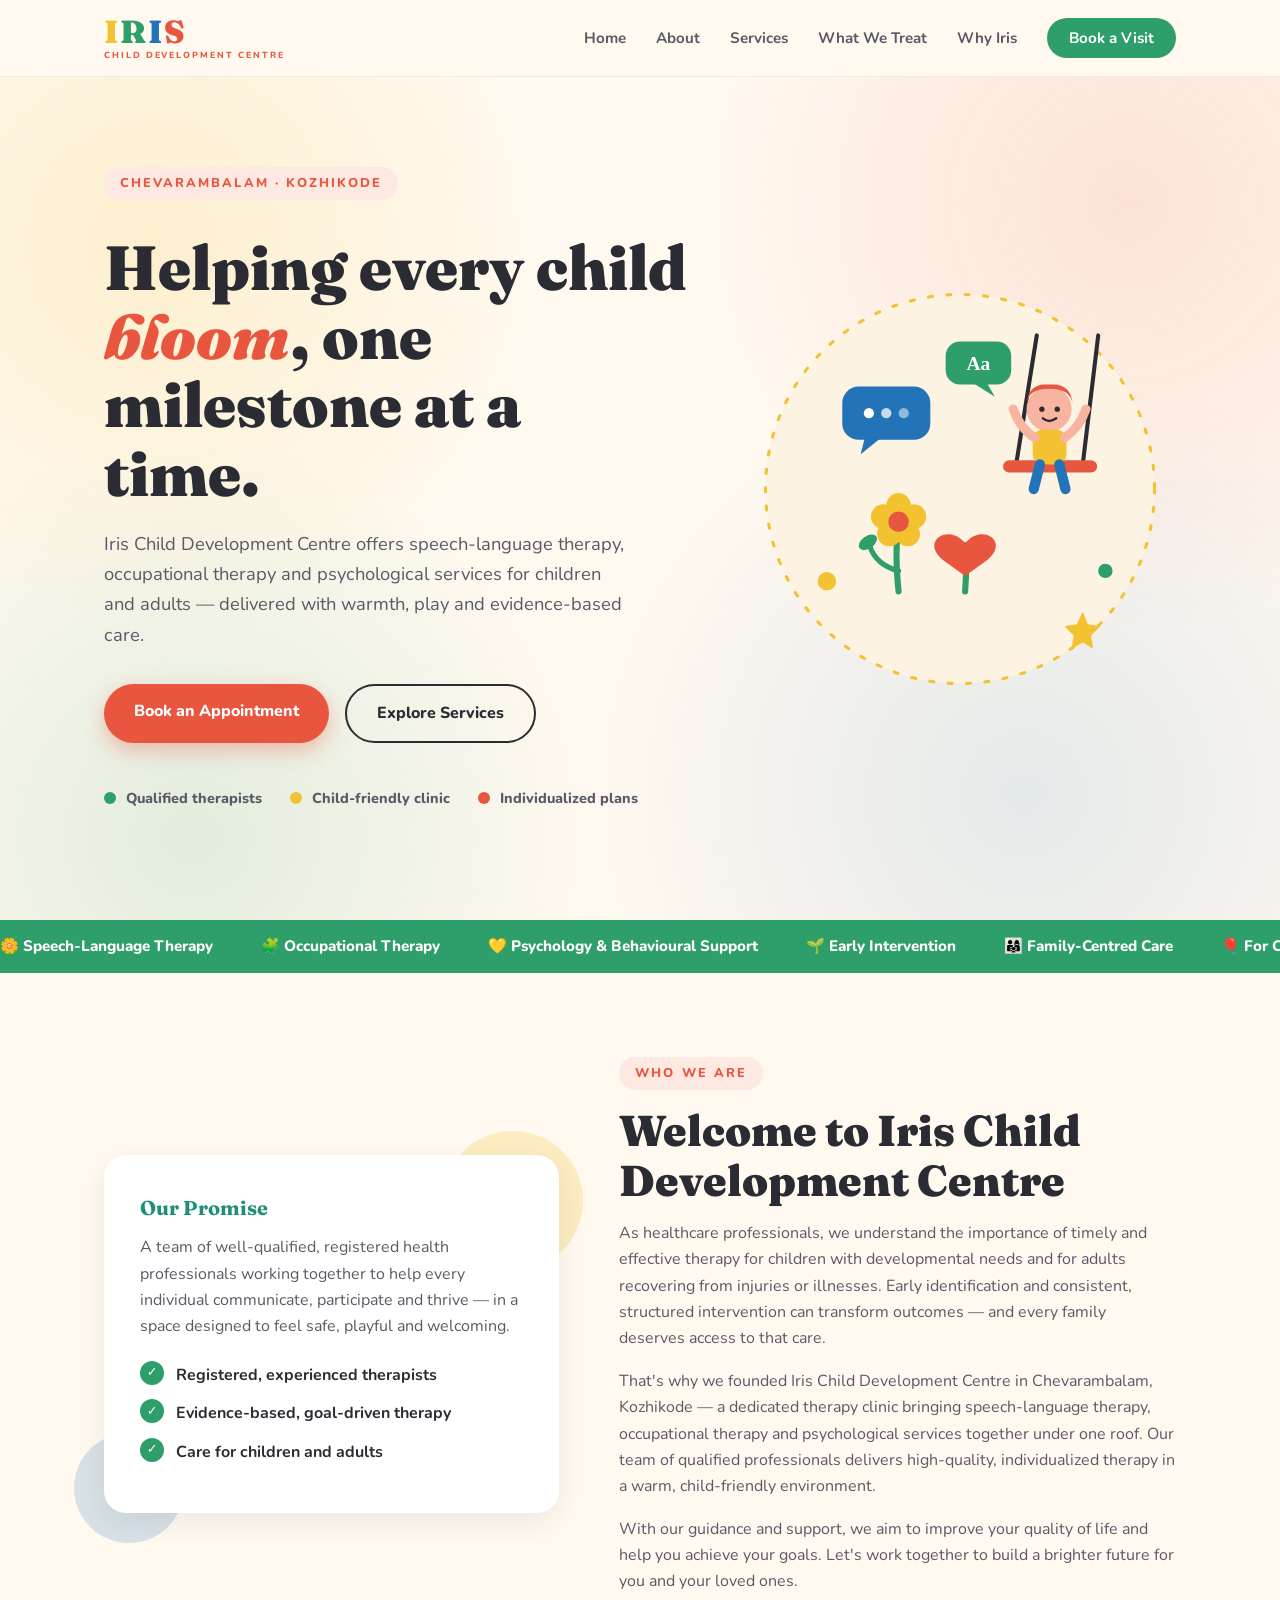
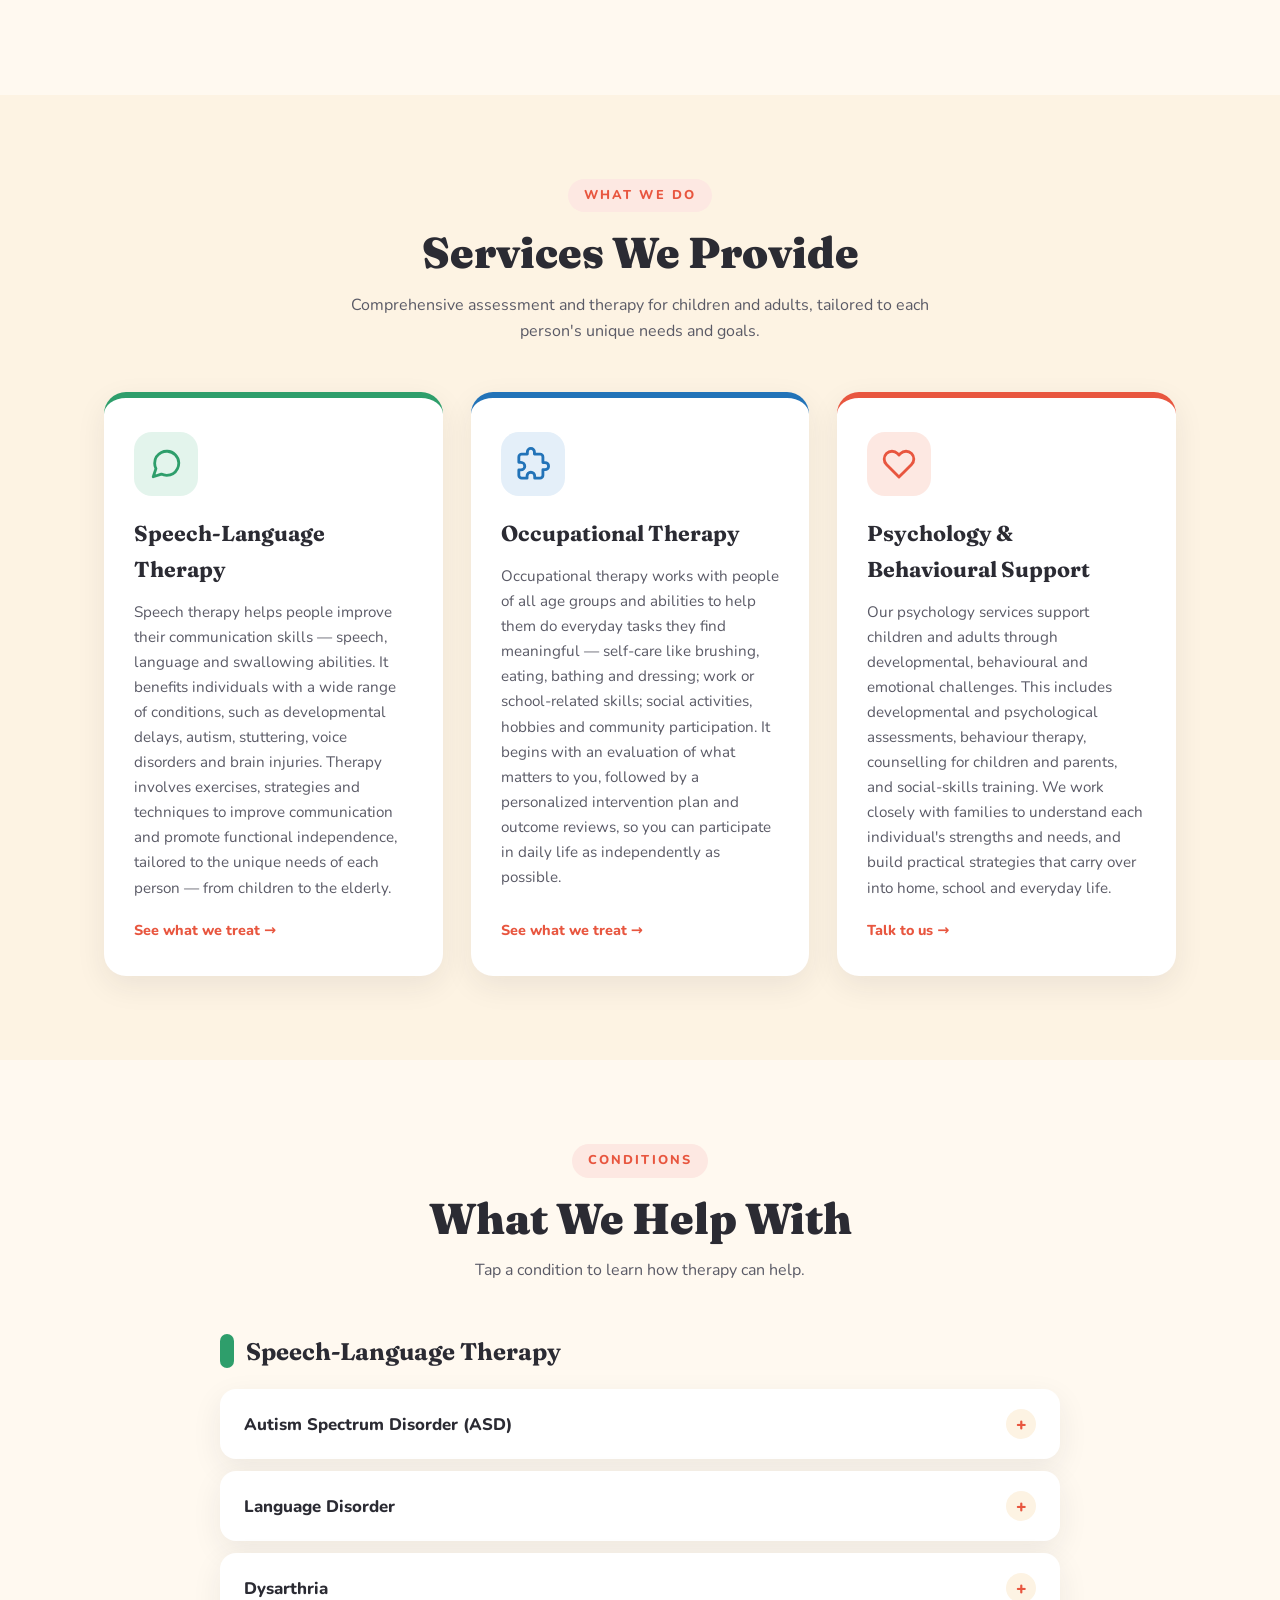
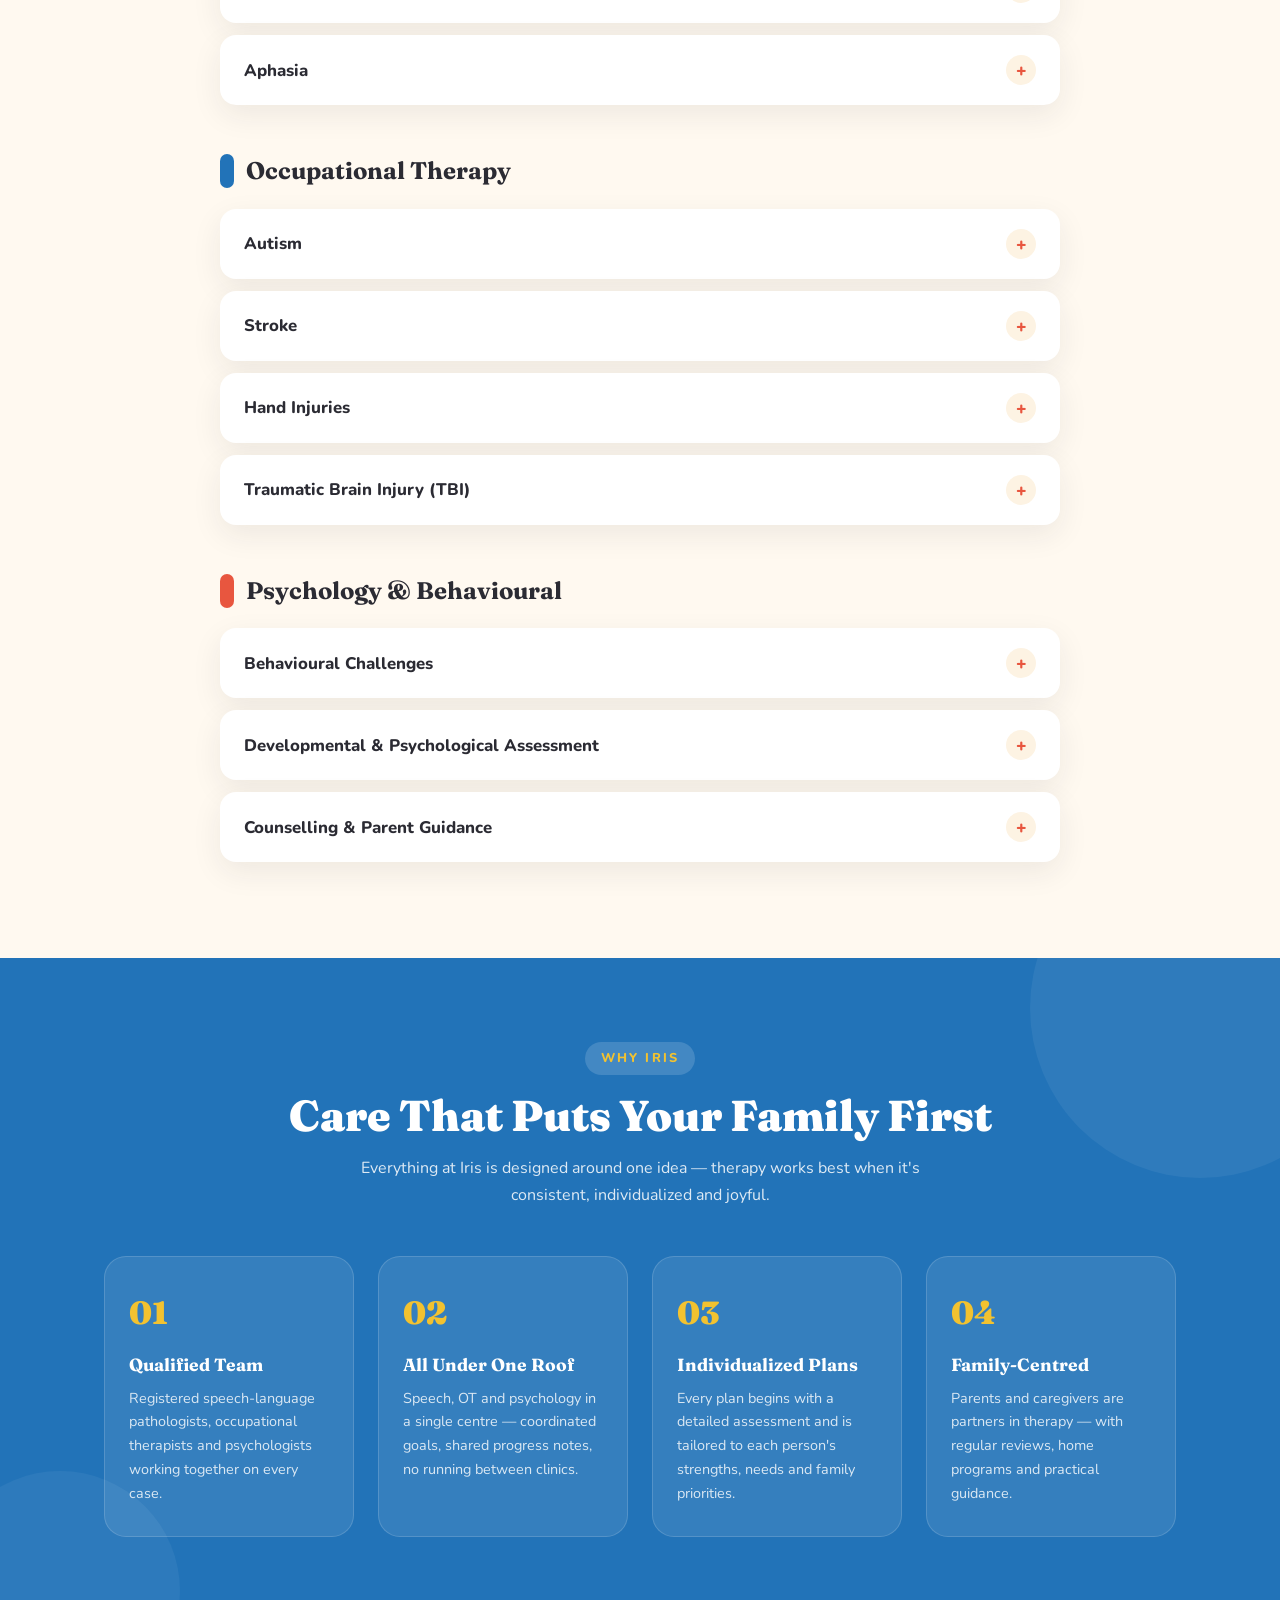
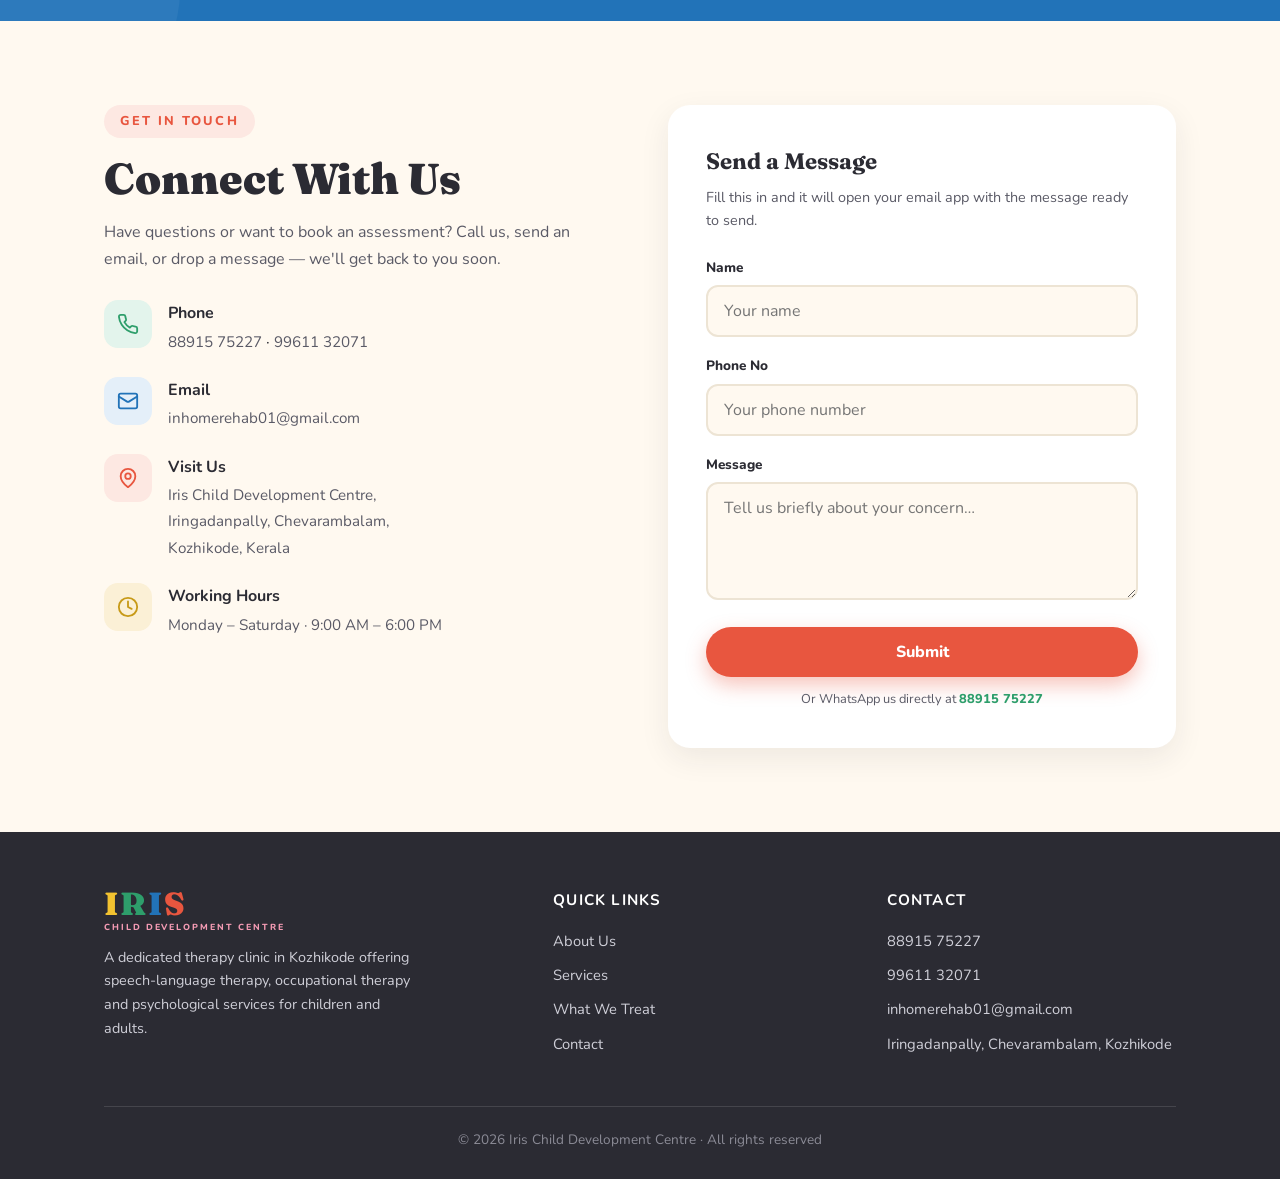
==== iris-cdc/index.html @ 16f6cced "Create index.html" ====
<!DOCTYPE html>
<html lang="en">
<head>
<meta charset="UTF-8">
<meta name="viewport" content="width=device-width, initial-scale=1.0">
<title>Iris Child Development Centre — Speech, Occupational &amp; Psychological Therapy | Kozhikode</title>
<meta name="description" content="Iris Child Development Centre, Chevarambalam, Kozhikode — speech-language therapy, occupational therapy and psychological services for children and adults.">
<link rel="preconnect" href="https://fonts.googleapis.com">
<link rel="preconnect" href="https://fonts.gstatic.com" crossorigin>
<link href="https://fonts.googleapis.com/css2?family=Fraunces:opsz,wght@9..144,400;9..144,600;9..144,700;9..144,900&amp;family=Nunito:wght@400;600;700;800&amp;display=swap" rel="stylesheet">
<style>
:root{
  --yellow:#F2C230;
  --green:#2E9E6B;
  --teal:#1E8E77;
  --blue:#2273B8;
  --coral:#E8563F;
  --pink:#F49BB4;
  --cream:#FFF9F0;
  --cream-2:#FDF3E3;
  --ink:#2B2B33;
  --ink-soft:#5A5A66;
  --radius:22px;
  --shadow:0 10px 30px rgba(43,43,51,.08);
  --serif:"Fraunces",Georgia,serif;
  --sans:"Nunito",system-ui,sans-serif;
}
*{margin:0;padding:0;box-sizing:border-box}
html{scroll-behavior:smooth}
body{font-family:var(--sans);color:var(--ink);background:var(--cream);line-height:1.65;overflow-x:hidden}
img{max-width:100%}
a{color:inherit;text-decoration:none}
h1,h2,h3{font-family:var(--serif)}
.wrap{max-width:1120px;margin:0 auto;padding:0 24px}
section{padding:84px 0}
.eyebrow{display:inline-block;font-weight:800;font-size:.8rem;letter-spacing:.16em;text-transform:uppercase;color:var(--coral);background:#FDE8E2;padding:6px 16px;border-radius:999px;margin-bottom:16px}
.sec-title{font-size:clamp(1.9rem,4vw,2.7rem);font-weight:900;line-height:1.15;margin-bottom:14px}
.sec-sub{color:var(--ink-soft);max-width:640px;margin:0 auto 48px}
.center{text-align:center}
.btn{display:inline-block;font-weight:800;font-family:var(--sans);border-radius:999px;padding:14px 30px;transition:.25s;border:none;cursor:pointer;font-size:1rem}
.btn-coral{background:var(--coral);color:#fff;box-shadow:0 8px 20px rgba(232,86,63,.35)}
.btn-coral:hover{background:#d3462f;transform:translateY(-2px)}
.btn-ghost{border:2px solid var(--ink);color:var(--ink)}
.btn-ghost:hover{background:var(--ink);color:#fff}

/* ---------- header ---------- */
header{position:sticky;top:0;z-index:100;background:rgba(255,249,240,.92);backdrop-filter:blur(10px);border-bottom:1px solid rgba(43,43,51,.07)}
.nav{display:flex;align-items:center;justify-content:space-between;height:76px}
.logo{display:flex;flex-direction:column;line-height:1}
.logo .word{font-family:var(--serif);font-weight:900;font-size:2rem;letter-spacing:.04em}
.logo .word .l1{color:var(--yellow)}
.logo .word .l2{color:var(--green)}
.logo .word .l3{color:var(--blue)}
.logo .word .l4{color:var(--coral)}
.logo .tag{font-size:.55rem;font-weight:800;letter-spacing:.22em;color:var(--coral);text-transform:uppercase;margin-top:3px}
nav ul{display:flex;gap:30px;list-style:none;align-items:center}
nav a{font-weight:700;font-size:.95rem;color:var(--ink-soft);position:relative}
nav a:hover{color:var(--coral)}
nav a::after{content:"";position:absolute;left:0;bottom:-6px;width:0;height:3px;border-radius:3px;background:var(--coral);transition:.25s}
nav a:hover::after{width:100%}
.nav-cta{background:var(--green);color:#fff!important;padding:10px 22px;border-radius:999px}
.nav-cta:hover{background:var(--teal)}
.nav-cta::after{display:none}
.burger{display:none;background:none;border:none;cursor:pointer;padding:8px}
.burger span{display:block;width:26px;height:3px;background:var(--ink);margin:5px 0;border-radius:3px;transition:.3s}

/* ---------- hero ---------- */
.hero{position:relative;padding:90px 0 110px;overflow:hidden;background:
 radial-gradient(circle at 12% 20%, rgba(242,194,48,.18), transparent 30%),
 radial-gradient(circle at 88% 15%, rgba(232,86,63,.14), transparent 32%),
 radial-gradient(circle at 80% 85%, rgba(34,115,184,.12), transparent 35%),
 radial-gradient(circle at 15% 90%, rgba(46,158,107,.14), transparent 30%),
 var(--cream)}
.hero .wrap{display:grid;grid-template-columns:1.15fr .85fr;gap:56px;align-items:center}
.hero h1{font-size:clamp(2.4rem,5.4vw,3.9rem);font-weight:900;line-height:1.1;margin:18px 0 20px}
.hero h1 .hl{color:var(--coral);font-style:italic}
.hero p.lead{font-size:1.15rem;color:var(--ink-soft);max-width:520px;margin-bottom:34px}
.hero-btns{display:flex;gap:16px;flex-wrap:wrap}
.hero-art{position:relative;display:flex;justify-content:center}
.hero-art svg{width:100%;max-width:430px;height:auto}
.float{animation:float 5s ease-in-out infinite}
.float.d1{animation-delay:1.2s}.float.d2{animation-delay:2.4s}
@keyframes float{0%,100%{transform:translateY(0)}50%{transform:translateY(-12px)}}
.hero-badges{display:flex;gap:28px;margin-top:44px;flex-wrap:wrap}
.badge{display:flex;align-items:center;gap:10px;font-weight:800;font-size:.9rem;color:var(--ink-soft)}
.badge .dot{width:12px;height:12px;border-radius:50%}

/* ---------- marquee strip ---------- */
.strip{background:var(--green);color:#fff;padding:14px 0;overflow:hidden}
.strip-inner{display:flex;gap:48px;white-space:nowrap;font-weight:800;font-size:.95rem;animation:scroll 28s linear infinite;width:max-content}
.strip-inner span{display:flex;align-items:center;gap:12px}
@keyframes scroll{from{transform:translateX(0)}to{transform:translateX(-50%)}}

/* ---------- about ---------- */
.about .wrap{display:grid;grid-template-columns:.9fr 1.1fr;gap:60px;align-items:center}
.about-art{position:relative}
.about-card{background:#fff;border-radius:var(--radius);box-shadow:var(--shadow);padding:36px;position:relative;z-index:2}
.about-card h3{font-size:1.25rem;margin-bottom:10px;color:var(--teal)}
.about-blob{position:absolute;inset:-24px -24px auto auto;width:140px;height:140px;border-radius:50%;background:var(--yellow);opacity:.25;z-index:1}
.about-blob.b2{inset:auto auto -30px -30px;background:var(--blue);width:110px;height:110px;opacity:.18}
.about p{color:var(--ink-soft);margin-bottom:16px}
.check-list{list-style:none;margin:22px 0 30px}
.check-list li{padding-left:36px;position:relative;margin-bottom:12px;font-weight:700}
.check-list li::before{content:"✓";position:absolute;left:0;top:-1px;width:24px;height:24px;border-radius:50%;background:var(--green);color:#fff;font-size:.8rem;display:flex;align-items:center;justify-content:center;font-weight:900}

/* ---------- services ---------- */
.services{background:var(--cream-2)}
.svc-grid{display:grid;grid-template-columns:repeat(3,1fr);gap:28px}
.svc{background:#fff;border-radius:var(--radius);box-shadow:var(--shadow);padding:34px 30px;display:flex;flex-direction:column;transition:.3s;border-top:6px solid transparent}
.svc:hover{transform:translateY(-8px)}
.svc.c-green{border-top-color:var(--green)}
.svc.c-blue{border-top-color:var(--blue)}
.svc.c-coral{border-top-color:var(--coral)}
.svc-icon{width:64px;height:64px;border-radius:18px;display:flex;align-items:center;justify-content:center;margin-bottom:20px}
.svc.c-green .svc-icon{background:#E3F4EC}
.svc.c-blue .svc-icon{background:#E4EFF9}
.svc.c-coral .svc-icon{background:#FDE8E2}
.svc h3{font-size:1.35rem;margin-bottom:12px}
.svc p{color:var(--ink-soft);font-size:.95rem;flex:1}
.svc-more{margin-top:18px;font-weight:800;font-size:.9rem;color:var(--coral)}

/* ---------- conditions accordions ---------- */
.conditions .acc-group{max-width:840px;margin:0 auto 46px}
.acc-group h3.group-title{font-size:1.5rem;margin-bottom:18px;display:flex;align-items:center;gap:12px}
.group-title .pill{width:14px;height:34px;border-radius:8px;display:inline-block}
.acc{background:#fff;border-radius:16px;box-shadow:var(--shadow);margin-bottom:12px;overflow:hidden}
.acc-head{width:100%;background:none;border:none;display:flex;justify-content:space-between;align-items:center;padding:20px 24px;cursor:pointer;font-family:var(--sans);font-weight:800;font-size:1.05rem;color:var(--ink);text-align:left}
.acc-head .plus{width:30px;height:30px;min-width:30px;border-radius:50%;background:var(--cream-2);display:flex;align-items:center;justify-content:center;font-weight:900;color:var(--coral);transition:.3s;font-size:1.1rem}
.acc.open .plus{transform:rotate(45deg);background:var(--coral);color:#fff}
.acc-body{max-height:0;overflow:hidden;transition:max-height .4s ease}
.acc-body p{padding:0 24px 22px;color:var(--ink-soft);font-size:.95rem}

/* ---------- why ---------- */
.why{background:var(--blue);color:#fff;position:relative;overflow:hidden}
.why::before{content:"";position:absolute;width:340px;height:340px;border-radius:50%;background:rgba(255,255,255,.06);top:-120px;right:-90px}
.why::after{content:"";position:absolute;width:240px;height:240px;border-radius:50%;background:rgba(255,255,255,.05);bottom:-90px;left:-60px}
.why .eyebrow{background:rgba(255,255,255,.15);color:var(--yellow)}
.why .sec-sub{color:rgba(255,255,255,.85)}
.why-grid{display:grid;grid-template-columns:repeat(4,1fr);gap:24px;position:relative;z-index:2}
.why-card{background:rgba(255,255,255,.09);border:1px solid rgba(255,255,255,.15);border-radius:var(--radius);padding:30px 24px;transition:.3s}
.why-card:hover{background:rgba(255,255,255,.16);transform:translateY(-6px)}
.why-card .num{font-family:var(--serif);font-weight:900;font-size:2rem;color:var(--yellow);display:block;margin-bottom:10px}
.why-card h3{font-size:1.1rem;margin-bottom:8px}
.why-card p{font-size:.9rem;color:rgba(255,255,255,.82)}

/* ---------- contact ---------- */
.contact .wrap{display:grid;grid-template-columns:1fr 1fr;gap:56px;align-items:start}
.c-info h2{margin-bottom:16px}
.c-info p{color:var(--ink-soft);margin-bottom:28px}
.c-item{display:flex;gap:16px;align-items:flex-start;margin-bottom:22px}
.c-item .ic{width:48px;height:48px;min-width:48px;border-radius:14px;display:flex;align-items:center;justify-content:center}
.c-item h4{font-size:1rem;margin-bottom:2px}
.c-item a,.c-item span.val{color:var(--ink-soft);font-size:.95rem}
.c-item a:hover{color:var(--coral)}
.form-card{background:#fff;border-radius:var(--radius);box-shadow:var(--shadow);padding:38px}
.form-card h3{font-size:1.4rem;margin-bottom:6px}
.form-card>p{color:var(--ink-soft);font-size:.9rem;margin-bottom:24px}
.field{margin-bottom:18px}
.field label{display:block;font-weight:800;font-size:.85rem;margin-bottom:6px}
.field input,.field textarea{width:100%;border:2px solid #EDE4D4;border-radius:12px;padding:13px 16px;font-family:var(--sans);font-size:1rem;background:var(--cream);transition:.2s;color:var(--ink)}
.field input:focus,.field textarea:focus{outline:none;border-color:var(--green);background:#fff}
.form-card .btn{width:100%}
.form-note{font-size:.8rem;color:var(--ink-soft);margin-top:12px;text-align:center}

/* ---------- footer ---------- */
footer{background:var(--ink);color:#CFCFD8;padding:56px 0 28px}
.f-grid{display:grid;grid-template-columns:1.4fr 1fr 1fr;gap:44px;margin-bottom:40px}
footer .logo .tag{color:var(--pink)}
footer p{font-size:.9rem;margin-top:14px;max-width:320px}
footer h4{color:#fff;font-family:var(--sans);font-size:.95rem;margin-bottom:16px;letter-spacing:.08em;text-transform:uppercase}
footer ul{list-style:none}
footer li{margin-bottom:10px;font-size:.92rem}
footer a:hover{color:var(--yellow)}
.f-bottom{border-top:1px solid rgba(255,255,255,.12);padding-top:22px;text-align:center;font-size:.85rem;color:#8B8B96}

/* ---------- reveal ---------- */
.reveal{opacity:0;transform:translateY(28px);transition:opacity .7s ease,transform .7s ease}
.reveal.show{opacity:1;transform:none}

/* ---------- responsive ---------- */
@media(max-width:920px){
  .hero .wrap,.about .wrap,.contact .wrap{grid-template-columns:1fr}
  .hero-art{order:-1}
  .hero-art svg{max-width:300px}
  .svc-grid{grid-template-columns:1fr}
  .why-grid{grid-template-columns:repeat(2,1fr)}
  .f-grid{grid-template-columns:1fr 1fr}
  nav ul{position:fixed;inset:76px 0 auto 0;background:var(--cream);flex-direction:column;padding:28px;gap:20px;box-shadow:0 20px 30px rgba(0,0,0,.08);transform:translateY(-140%);transition:.35s;z-index:99}
  nav ul.open{transform:none}
  .burger{display:block}
}
@media(max-width:560px){
  section{padding:60px 0}
  .why-grid,.f-grid{grid-template-columns:1fr}
  .hero{padding:56px 0 70px}
}
</style>
</head>
<body>

<header>
  <div class="wrap nav">
    <a href="#home" class="logo" aria-label="Iris Child Development Centre">
      <span class="word"><span class="l1">I</span><span class="l2">R</span><span class="l3">I</span><span class="l4">S</span></span>
      <span class="tag">Child Development Centre</span>
    </a>
    <nav>
      <ul id="menu">
        <li><a href="#home">Home</a></li>
        <li><a href="#about">About</a></li>
        <li><a href="#services">Services</a></li>
        <li><a href="#conditions">What We Treat</a></li>
        <li><a href="#why">Why Iris</a></li>
        <li><a href="#contact" class="nav-cta">Book a Visit</a></li>
      </ul>
    </nav>
    <button class="burger" id="burger" aria-label="Menu"><span></span><span></span><span></span></button>
  </div>
</header>

<!-- HERO -->
<section class="hero" id="home">
  <div class="wrap">
    <div>
      <span class="eyebrow">Chevarambalam · Kozhikode</span>
      <h1>Helping every child <span class="hl">bloom</span>, one milestone at a time.</h1>
      <p class="lead">Iris Child Development Centre offers speech-language therapy, occupational therapy and psychological services for children and adults — delivered with warmth, play and evidence-based care.</p>
      <div class="hero-btns">
        <a href="#contact" class="btn btn-coral">Book an Appointment</a>
        <a href="#services" class="btn btn-ghost">Explore Services</a>
      </div>
      <div class="hero-badges">
        <div class="badge"><span class="dot" style="background:var(--green)"></span>Qualified therapists</div>
        <div class="badge"><span class="dot" style="background:var(--yellow)"></span>Child-friendly clinic</div>
        <div class="badge"><span class="dot" style="background:var(--coral)"></span>Individualized plans</div>
      </div>
    </div>
    <div class="hero-art" aria-hidden="true">
      <svg viewBox="0 0 420 420" xmlns="http://www.w3.org/2000/svg">
        <circle cx="210" cy="210" r="190" fill="#FDF3E3"/>
        <circle cx="210" cy="210" r="190" fill="none" stroke="#F2C230" stroke-width="3" stroke-dasharray="4 14" stroke-linecap="round"/>
        <!-- flower -->
        <g class="float">
          <g transform="translate(150,250)">
            <path d="M0 60 Q-4 20 0 0" stroke="#2E9E6B" stroke-width="6" fill="none" stroke-linecap="round"/>
            <path d="M0 40 Q-22 34 -28 16" stroke="#2E9E6B" stroke-width="5" fill="none" stroke-linecap="round"/>
            <ellipse cx="-30" cy="12" rx="10" ry="6" fill="#2E9E6B" transform="rotate(-35 -30 12)"/>
            <g transform="translate(0,-8)">
              <circle cx="0" cy="-16" r="12" fill="#F2C230"/><circle cx="15" cy="-5" r="12" fill="#F2C230"/><circle cx="9" cy="12" r="12" fill="#F2C230"/><circle cx="-9" cy="12" r="12" fill="#F2C230"/><circle cx="-15" cy="-5" r="12" fill="#F2C230"/>
              <circle cx="0" cy="0" r="10" fill="#E8563F"/>
            </g>
          </g>
          <!-- heart flower -->
          <g transform="translate(215,265)">
            <path d="M0 45 Q2 18 0 0" stroke="#2E9E6B" stroke-width="6" fill="none" stroke-linecap="round"/>
            <path d="M0 -2 C-16 -22 -44 -4 -22 14 L0 30 L22 14 C44 -4 16 -22 0 -2 Z" fill="#E8563F"/>
          </g>
        </g>
        <!-- swing -->
        <g class="float d1">
          <line x1="285" y1="60" x2="265" y2="185" stroke="#2B2B33" stroke-width="4" stroke-linecap="round"/>
          <line x1="345" y1="60" x2="330" y2="185" stroke="#2B2B33" stroke-width="4" stroke-linecap="round"/>
          <rect x="252" y="182" width="92" height="12" rx="6" fill="#E8563F"/>
          <!-- child -->
          <circle cx="297" cy="132" r="22" fill="#F8B4A0"/>
          <path d="M275 128 Q276 106 297 108 Q319 106 320 128 Q319 112 297 112 Q276 112 275 128Z" fill="#E8563F"/>
          <circle cx="290" cy="132" r="2.6" fill="#2B2B33"/><circle cx="305" cy="132" r="2.6" fill="#2B2B33"/>
          <path d="M291 141 Q297 146 304 141" stroke="#2B2B33" stroke-width="2.4" fill="none" stroke-linecap="round"/>
          <rect x="281" y="152" width="33" height="34" rx="10" fill="#F2C230"/>
          <path d="M283 160 Q268 150 262 132" stroke="#F8B4A0" stroke-width="9" fill="none" stroke-linecap="round"/>
          <path d="M312 160 Q327 150 333 132" stroke="#F8B4A0" stroke-width="9" fill="none" stroke-linecap="round"/>
          <path d="M288 186 L282 210" stroke="#2273B8" stroke-width="10" stroke-linecap="round"/>
          <path d="M307 186 L313 210" stroke="#2273B8" stroke-width="10" stroke-linecap="round"/>
        </g>
        <!-- speech bubbles -->
        <g class="float d2">
          <g transform="translate(95,110)">
            <rect x="0" y="0" width="86" height="52" rx="16" fill="#2273B8"/>
            <path d="M22 50 L18 66 L38 50Z" fill="#2273B8"/>
            <circle cx="26" cy="26" r="5" fill="#fff"/><circle cx="43" cy="26" r="5" fill="#fff" opacity=".75"/><circle cx="60" cy="26" r="5" fill="#fff" opacity=".5"/>
          </g>
          <g transform="translate(196,66)">
            <rect x="0" y="0" width="64" height="42" rx="14" fill="#2E9E6B"/>
            <path d="M40 40 L48 54 L26 40Z" fill="#2E9E6B"/>
            <text x="32" y="28" text-anchor="middle" fill="#fff" font-family="Georgia" font-size="19" font-weight="bold">Aa</text>
          </g>
        </g>
        <!-- puzzle + star -->
        <circle cx="80" cy="300" r="9" fill="#F2C230"/>
        <circle cx="352" cy="290" r="7" fill="#2E9E6B"/>
        <path d="M330 330 l5 12 12 2 -9 9 2 13 -10 -6 -11 6 2 -13 -9 -9 12 -2z" fill="#F2C230"/>
      </svg>
    </div>
  </div>
</section>

<!-- STRIP -->
<div class="strip" aria-hidden="true">
  <div class="strip-inner" id="strip">
    <span>🌼 Speech-Language Therapy</span><span>🧩 Occupational Therapy</span><span>💛 Psychology &amp; Behavioural Support</span><span>🌱 Early Intervention</span><span>👨‍👩‍👧 Family-Centred Care</span><span>🎈 For Children & Adults</span>
  </div>
</div>

<!-- ABOUT -->
<section class="about" id="about">
  <div class="wrap">
    <div class="about-art reveal">
      <div class="about-blob"></div>
      <div class="about-blob b2"></div>
      <div class="about-card">
        <h3>Our Promise</h3>
        <p style="color:var(--ink-soft)">A team of well-qualified, registered health professionals working together to help every individual communicate, participate and thrive — in a space designed to feel safe, playful and welcoming.</p>
        <ul class="check-list" style="margin-bottom:0">
          <li>Registered, experienced therapists</li>
          <li>Evidence-based, goal-driven therapy</li>
          <li>Care for children and adults</li>
        </ul>
      </div>
    </div>
    <div class="reveal">
      <span class="eyebrow">Who We Are</span>
      <h2 class="sec-title">Welcome to Iris Child Development Centre</h2>
      <p>As healthcare professionals, we understand the importance of timely and effective therapy for children with developmental needs and for adults recovering from injuries or illnesses. Early identification and consistent, structured intervention can transform outcomes — and every family deserves access to that care.</p>
      <p>That's why we founded Iris Child Development Centre in Chevarambalam, Kozhikode — a dedicated therapy clinic bringing speech-language therapy, occupational therapy and psychological services together under one roof. Our team of qualified professionals delivers high-quality, individualized therapy in a warm, child-friendly environment.</p>
      <p>With our guidance and support, we aim to improve your quality of life and help you achieve your goals. Let's work together to build a brighter future for you and your loved ones.</p>
    </div>
  </div>
</section>

<!-- SERVICES -->
<section class="services" id="services">
  <div class="wrap center">
    <span class="eyebrow">What We Do</span>
    <h2 class="sec-title">Services We Provide</h2>
    <p class="sec-sub">Comprehensive assessment and therapy for children and adults, tailored to each person's unique needs and goals.</p>
    <div class="svc-grid" style="text-align:left">
      <div class="svc c-green reveal">
        <div class="svc-icon">
          <svg width="34" height="34" viewBox="0 0 24 24" fill="none" stroke="#2E9E6B" stroke-width="2" stroke-linecap="round" stroke-linejoin="round"><path d="M21 11.5a8.38 8.38 0 0 1-.9 3.8 8.5 8.5 0 0 1-7.6 4.7 8.38 8.38 0 0 1-3.8-.9L3 21l1.9-5.7a8.38 8.38 0 0 1-.9-3.8 8.5 8.5 0 0 1 4.7-7.6 8.38 8.38 0 0 1 3.8-.9h.5a8.48 8.48 0 0 1 8 8v.5z"/></svg>
        </div>
        <h3>Speech-Language Therapy</h3>
        <p>Speech therapy helps people improve their communication skills — speech, language and swallowing abilities. It benefits individuals with a wide range of conditions, such as developmental delays, autism, stuttering, voice disorders and brain injuries. Therapy involves exercises, strategies and techniques to improve communication and promote functional independence, tailored to the unique needs of each person — from children to the elderly.</p>
        <a class="svc-more" href="#conditions">See what we treat →</a>
      </div>
      <div class="svc c-blue reveal">
        <div class="svc-icon">
          <svg width="34" height="34" viewBox="0 0 24 24" fill="none" stroke="#2273B8" stroke-width="2" stroke-linecap="round" stroke-linejoin="round"><path d="M20.5 11H19V7a2 2 0 0 0-2-2h-4V3.5a2.5 2.5 0 0 0-5 0V5H4a2 2 0 0 0-2 2v3.8h1.5a2.7 2.7 0 0 1 0 5.4H2V20a2 2 0 0 0 2 2h3.8v-1.5a2.7 2.7 0 0 1 5.4 0V22H17a2 2 0 0 0 2-2v-4h1.5a2.5 2.5 0 0 0 0-5z"/></svg>
        </div>
        <h3>Occupational Therapy</h3>
        <p>Occupational therapy works with people of all age groups and abilities to help them do everyday tasks they find meaningful — self-care like brushing, eating, bathing and dressing; work or school-related skills; social activities, hobbies and community participation. It begins with an evaluation of what matters to you, followed by a personalized intervention plan and outcome reviews, so you can participate in daily life as independently as possible.</p>
        <a class="svc-more" href="#conditions">See what we treat →</a>
      </div>
      <div class="svc c-coral reveal">
        <div class="svc-icon">
          <svg width="34" height="34" viewBox="0 0 24 24" fill="none" stroke="#E8563F" stroke-width="2" stroke-linecap="round" stroke-linejoin="round"><path d="M20.84 4.61a5.5 5.5 0 0 0-7.78 0L12 5.67l-1.06-1.06a5.5 5.5 0 0 0-7.78 7.78l1.06 1.06L12 21.23l7.78-7.78 1.06-1.06a5.5 5.5 0 0 0 0-7.78z"/></svg>
        </div>
        <h3>Psychology &amp; Behavioural Support</h3>
        <p>Our psychology services support children and adults through developmental, behavioural and emotional challenges. This includes developmental and psychological assessments, behaviour therapy, counselling for children and parents, and social-skills training. We work closely with families to understand each individual's strengths and needs, and build practical strategies that carry over into home, school and everyday life.</p>
        <a class="svc-more" href="#contact">Talk to us →</a>
      </div>
    </div>
  </div>
</section>

<!-- CONDITIONS -->
<section class="conditions" id="conditions">
  <div class="wrap">
    <div class="center">
      <span class="eyebrow">Conditions</span>
      <h2 class="sec-title">What We Help With</h2>
      <p class="sec-sub">Tap a condition to learn how therapy can help.</p>
    </div>

    <div class="acc-group reveal">
      <h3 class="group-title"><span class="pill" style="background:var(--green)"></span>Speech-Language Therapy</h3>
      <div class="acc">
        <button class="acc-head">Autism Spectrum Disorder (ASD)<span class="plus">+</span></button>
        <div class="acc-body"><p>Autism Spectrum Disorder (ASD) is a neurodevelopmental disorder caused by differences in the brain. Children with ASD often have problems with social communication and interaction, and restricted or repetitive behaviors or interests. Speech therapy for ASD addresses language and communication challenges, helping improve verbal, nonverbal and social communication.</p></div>
      </div>
      <div class="acc">
        <button class="acc-head">Language Disorder<span class="plus">+</span></button>
        <div class="acc-body"><p>Language Disorder is an impairment in the processing of linguistic information that affects an individual's ability to receive and/or express language. It involves persistent difficulties in the comprehension or production of spoken, written, sign language or other forms of language. Therapy starts by identifying your child's areas of strength and weakness, then follows a tailored treatment plan to help your child master language skills and communicate more effectively.</p></div>
      </div>
      <div class="acc">
        <button class="acc-head">Dysarthria<span class="plus">+</span></button>
        <div class="acc-body"><p>Dysarthria is a motor speech disorder that results from loss of strength, slowness, or coordination of the muscles that control speech, causing difficulty understanding speech — from mild slurring to completely unintelligible speech. Therapy goals include adjusting speech rate, strengthening muscles, improving breath support and articulation, and helping family members communicate with you.</p></div>
      </div>
      <div class="acc">
        <button class="acc-head">Aphasia<span class="plus">+</span></button>
        <div class="acc-body"><p>Aphasia is a disorder that results from damage to areas of the brain responsible for language. It can occur suddenly following a stroke or head injury, or slowly as a result of a tumor or progressive neurological conditions. Speech therapists help with language therapy, teach non-verbal communication skills, and help family members adapt to new forms of communication.</p></div>
      </div>
    </div>

    <div class="acc-group reveal">
      <h3 class="group-title"><span class="pill" style="background:var(--blue)"></span>Occupational Therapy</h3>
      <div class="acc">
        <button class="acc-head">Autism<span class="plus">+</span></button>
        <div class="acc-body"><p>Autism, or autism spectrum disorder (ASD), refers to a broad range of conditions characterized by challenges with social skills, repetitive behaviors, speech and nonverbal communication. For children with autism, occupational therapists often focus on fine motor skills, play skills, learning strategies, social skills and self-care. OT strategies can also help manage sensory issues.</p></div>
      </div>
      <div class="acc">
        <button class="acc-head">Stroke<span class="plus">+</span></button>
        <div class="acc-body"><p>Stroke is a medical condition in which there is damage to the brain caused by an interruption in its blood supply. After a stroke, occupational therapy can help you return to work, be independent at home, and enjoy leisure activities and hobbies. It also helps in learning strategies to manage the cognitive, perceptual and behavioral changes associated with stroke, and your therapist can fabricate splints and advise on equipment and modifications to keep you safe and independent.</p></div>
      </div>
      <div class="acc">
        <button class="acc-head">Hand Injuries<span class="plus">+</span></button>
        <div class="acc-body"><p>Hand injuries involve injuries to the bone or soft tissue below the wrist joint — skin, tendon, nerve, vessel, bone or a combination. Occupational therapy helps recovery after surgery, including scar management, reducing pain, regaining movement, strengthening hand function, and custom splinting to facilitate healing and prevent stiffness.</p></div>
      </div>
      <div class="acc">
        <button class="acc-head">Traumatic Brain Injury (TBI)<span class="plus">+</span></button>
        <div class="acc-body"><p>Traumatic brain injury happens when a sudden, external physical assault damages the brain, often from a severe sports injury or car accident. A TBI can affect memory, emotional regulation, movement and sensory processing. An occupational therapist creates a personalized rehabilitation regimen to help regain or compensate for these skills, with the primary goal of restoring functional, independent living.</p></div>
      </div>
    </div>

    <div class="acc-group reveal" style="margin-bottom:0">
      <h3 class="group-title"><span class="pill" style="background:var(--coral)"></span>Psychology &amp; Behavioural</h3>
      <div class="acc">
        <button class="acc-head">Behavioural Challenges<span class="plus">+</span></button>
        <div class="acc-body"><p>Tantrums, aggression, attention difficulties and other challenging behaviours often have identifiable triggers and patterns. Through structured behaviour therapy, we help children build self-regulation and positive behaviours, while equipping parents with consistent, practical strategies for home and school.</p></div>
      </div>
      <div class="acc">
        <button class="acc-head">Developmental &amp; Psychological Assessment<span class="plus">+</span></button>
        <div class="acc-body"><p>Standardized assessments help understand a child's developmental level, cognitive abilities, attention and social-emotional functioning. A clear assessment guides diagnosis, therapy planning and school support, and gives families a roadmap for the way forward.</p></div>
      </div>
      <div class="acc">
        <button class="acc-head">Counselling &amp; Parent Guidance<span class="plus">+</span></button>
        <div class="acc-body"><p>We offer supportive counselling for children, adolescents, adults and parents — covering emotional difficulties, anxiety, school-related stress and parenting concerns. Family involvement is central to everything we do, so therapy gains carry over into daily life.</p></div>
      </div>
    </div>
  </div>
</section>

<!-- WHY -->
<section class="why" id="why">
  <div class="wrap center">
    <span class="eyebrow">Why Iris</span>
    <h2 class="sec-title">Care That Puts Your Family First</h2>
    <p class="sec-sub">Everything at Iris is designed around one idea — therapy works best when it's consistent, individualized and joyful.</p>
    <div class="why-grid" style="text-align:left">
      <div class="why-card reveal"><span class="num">01</span><h3>Qualified Team</h3><p>Registered speech-language pathologists, occupational therapists and psychologists working together on every case.</p></div>
      <div class="why-card reveal"><span class="num">02</span><h3>All Under One Roof</h3><p>Speech, OT and psychology in a single centre — coordinated goals, shared progress notes, no running between clinics.</p></div>
      <div class="why-card reveal"><span class="num">03</span><h3>Individualized Plans</h3><p>Every plan begins with a detailed assessment and is tailored to each person's strengths, needs and family priorities.</p></div>
      <div class="why-card reveal"><span class="num">04</span><h3>Family-Centred</h3><p>Parents and caregivers are partners in therapy — with regular reviews, home programs and practical guidance.</p></div>
    </div>
  </div>
</section>

<!-- CONTACT -->
<section class="contact" id="contact">
  <div class="wrap">
    <div class="c-info reveal">
      <span class="eyebrow">Get In Touch</span>
      <h2 class="sec-title">Connect With Us</h2>
      <p>Have questions or want to book an assessment? Call us, send an email, or drop a message — we'll get back to you soon.</p>
      <div class="c-item">
        <div class="ic" style="background:#E3F4EC"><svg width="22" height="22" viewBox="0 0 24 24" fill="none" stroke="#2E9E6B" stroke-width="2" stroke-linecap="round" stroke-linejoin="round"><path d="M22 16.92v3a2 2 0 0 1-2.18 2 19.79 19.79 0 0 1-8.63-3.07 19.5 19.5 0 0 1-6-6 19.79 19.79 0 0 1-3.07-8.67A2 2 0 0 1 4.11 2h3a2 2 0 0 1 2 1.72c.127.96.361 1.903.7 2.81a2 2 0 0 1-.45 2.11L8.09 9.91a16 16 0 0 0 6 6l1.27-1.27a2 2 0 0 1 2.11-.45c.907.339 1.85.573 2.81.7A2 2 0 0 1 22 16.92z"/></svg></div>
        <div><h4>Phone</h4><a href="tel:+918891575227">88915 75227</a> · <a href="tel:+919961132071">99611 32071</a></div>
      </div>
      <div class="c-item">
        <div class="ic" style="background:#E4EFF9"><svg width="22" height="22" viewBox="0 0 24 24" fill="none" stroke="#2273B8" stroke-width="2" stroke-linecap="round" stroke-linejoin="round"><rect x="2" y="4" width="20" height="16" rx="2"/><path d="m22 7-8.97 5.7a1.94 1.94 0 0 1-2.06 0L2 7"/></svg></div>
        <div><h4>Email</h4><a href="mailto:inhomerehab01@gmail.com">inhomerehab01@gmail.com</a></div>
      </div>
      <div class="c-item">
        <div class="ic" style="background:#FDE8E2"><svg width="22" height="22" viewBox="0 0 24 24" fill="none" stroke="#E8563F" stroke-width="2" stroke-linecap="round" stroke-linejoin="round"><path d="M20 10c0 6-8 12-8 12s-8-6-8-12a8 8 0 0 1 16 0z"/><circle cx="12" cy="10" r="3"/></svg></div>
        <div><h4>Visit Us</h4><span class="val">Iris Child Development Centre,<br>Iringadanpally, Chevarambalam,<br>Kozhikode, Kerala</span></div>
      </div>
      <div class="c-item">
        <div class="ic" style="background:#FBF0D6"><svg width="22" height="22" viewBox="0 0 24 24" fill="none" stroke="#C79A18" stroke-width="2" stroke-linecap="round" stroke-linejoin="round"><circle cx="12" cy="12" r="10"/><polyline points="12 6 12 12 16 14"/></svg></div>
        <div><h4>Working Hours</h4><span class="val">Monday – Saturday · 9:00 AM – 6:00 PM</span></div>
      </div>
    </div>
    <div class="form-card reveal">
      <h3>Send a Message</h3>
      <p>Fill this in and it will open your email app with the message ready to send.</p>
      <form id="cform">
        <div class="field"><label for="fname">Name</label><input id="fname" type="text" required placeholder="Your name"></div>
        <div class="field"><label for="fphone">Phone No</label><input id="fphone" type="tel" required placeholder="Your phone number"></div>
        <div class="field"><label for="fmsg">Message</label><textarea id="fmsg" rows="4" required placeholder="Tell us briefly about your concern…"></textarea></div>
        <button type="submit" class="btn btn-coral">Submit</button>
        <p class="form-note">Or WhatsApp us directly at <a href="https://wa.me/918891575227" style="font-weight:800;color:var(--green)">88915 75227</a></p>
      </form>
    </div>
  </div>
</section>

<footer>
  <div class="wrap">
    <div class="f-grid">
      <div>
        <a href="#home" class="logo">
          <span class="word"><span class="l1">I</span><span class="l2">R</span><span class="l3">I</span><span class="l4">S</span></span>
          <span class="tag">Child Development Centre</span>
        </a>
        <p>A dedicated therapy clinic in Kozhikode offering speech-language therapy, occupational therapy and psychological services for children and adults.</p>
      </div>
      <div>
        <h4>Quick Links</h4>
        <ul>
          <li><a href="#about">About Us</a></li>
          <li><a href="#services">Services</a></li>
          <li><a href="#conditions">What We Treat</a></li>
          <li><a href="#contact">Contact</a></li>
        </ul>
      </div>
      <div>
        <h4>Contact</h4>
        <ul>
          <li><a href="tel:+918891575227">88915 75227</a></li>
          <li><a href="tel:+919961132071">99611 32071</a></li>
          <li><a href="mailto:inhomerehab01@gmail.com">inhomerehab01@gmail.com</a></li>
          <li>Iringadanpally, Chevarambalam, Kozhikode</li>
        </ul>
      </div>
    </div>
    <div class="f-bottom">© 2026 Iris Child Development Centre · All rights reserved</div>
  </div>
</footer>

<script>
// mobile menu
const burger=document.getElementById('burger'),menu=document.getElementById('menu');
burger.addEventListener('click',()=>menu.classList.toggle('open'));
menu.querySelectorAll('a').forEach(a=>a.addEventListener('click',()=>menu.classList.remove('open')));

// marquee duplicate
const strip=document.getElementById('strip');
strip.innerHTML+=strip.innerHTML;

// accordions
document.querySelectorAll('.acc-head').forEach(btn=>{
  btn.addEventListener('click',()=>{
    const acc=btn.parentElement,body=acc.querySelector('.acc-body'),open=acc.classList.contains('open');
    acc.parentElement.querySelectorAll('.acc.open').forEach(o=>{o.classList.remove('open');o.querySelector('.acc-body').style.maxHeight=null;});
    if(!open){acc.classList.add('open');body.style.maxHeight=body.scrollHeight+'px';}
  });
});

// reveal on scroll (with fallback)
if('IntersectionObserver' in window){
  const io=new IntersectionObserver(es=>es.forEach(e=>{if(e.isIntersecting){e.target.classList.add('show');io.unobserve(e.target);}}),{threshold:.12});
  document.querySelectorAll('.reveal').forEach(el=>io.observe(el));
}else{
  document.querySelectorAll('.reveal').forEach(el=>el.classList.add('show'));
}

// contact form -> mailto
document.getElementById('cform').addEventListener('submit',e=>{
  e.preventDefault();
  const n=document.getElementById('fname').value,p=document.getElementById('fphone').value,m=document.getElementById('fmsg').value;
  location.href='mailto:inhomerehab01@gmail.com?subject='+encodeURIComponent('Website enquiry from '+n)+'&body='+encodeURIComponent('Name: '+n+'\nPhone: '+p+'\n\n'+m);
});
</script>
</body>
</html>
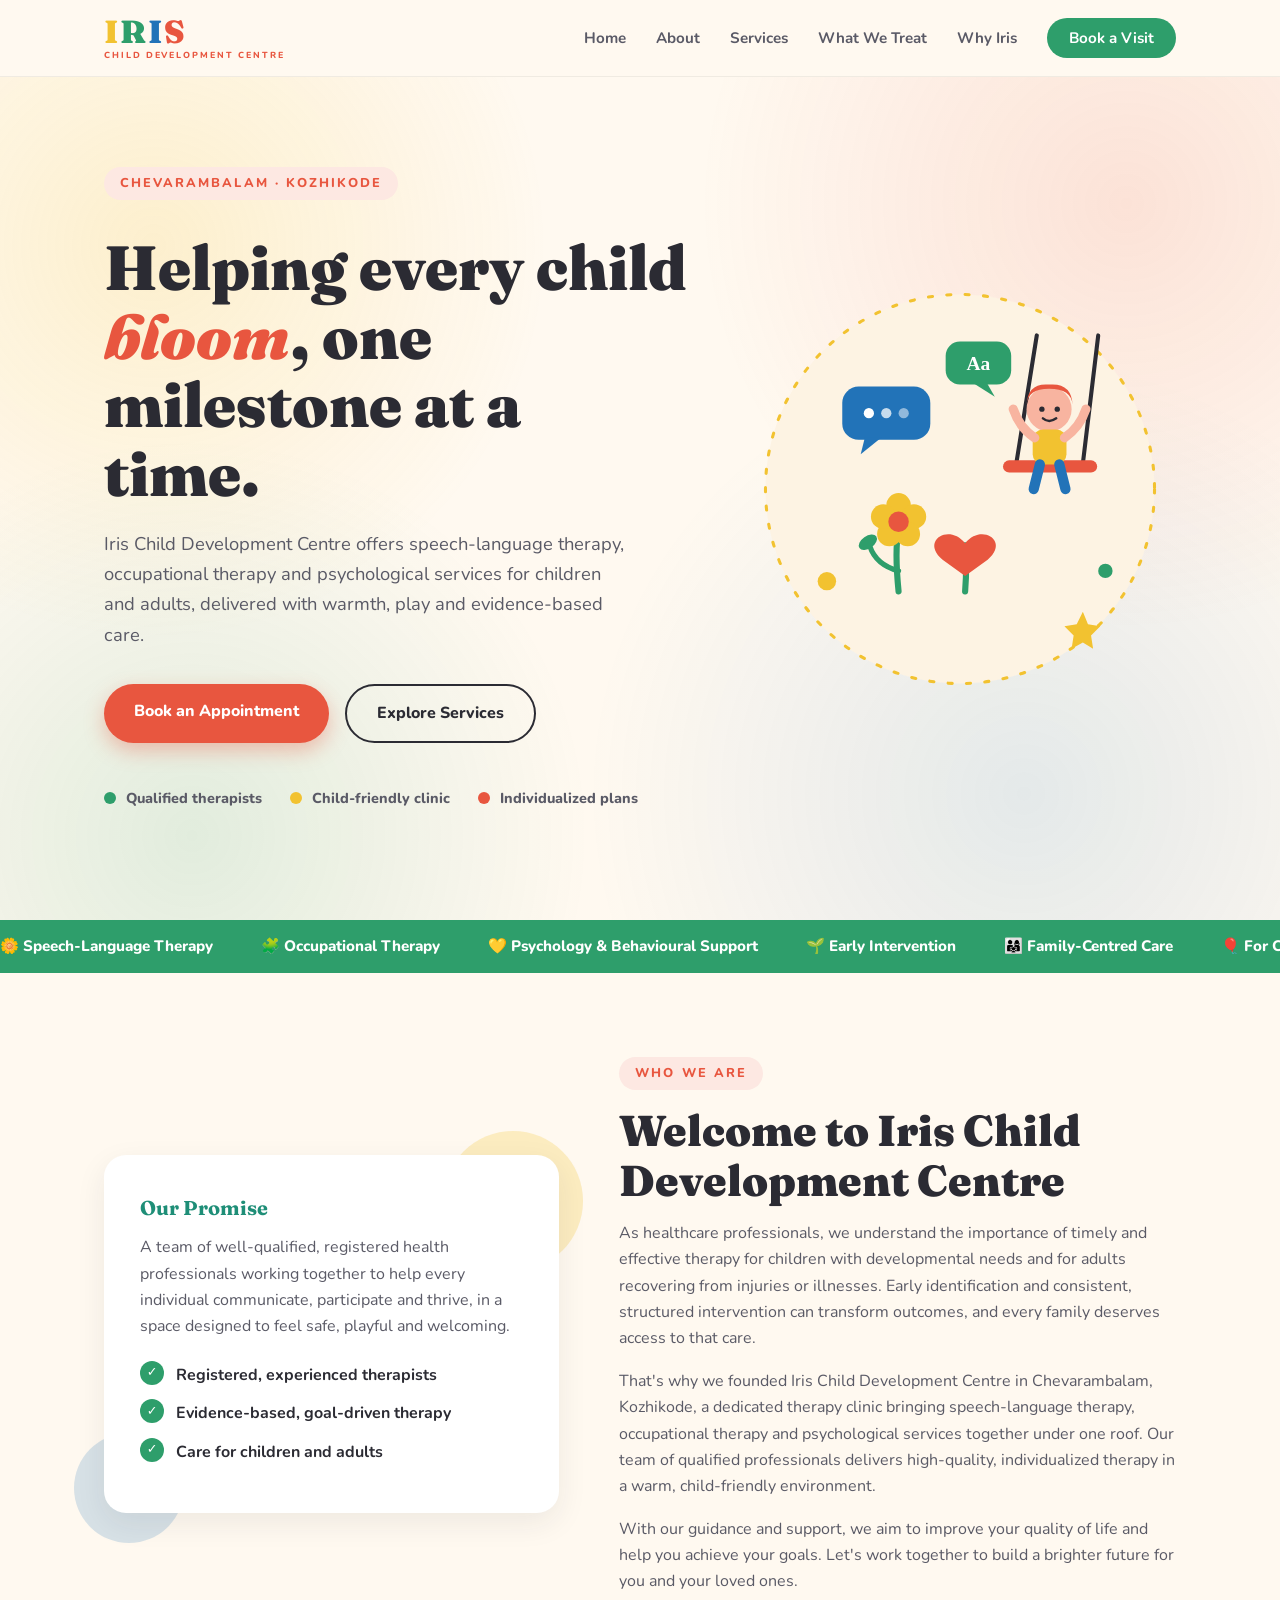
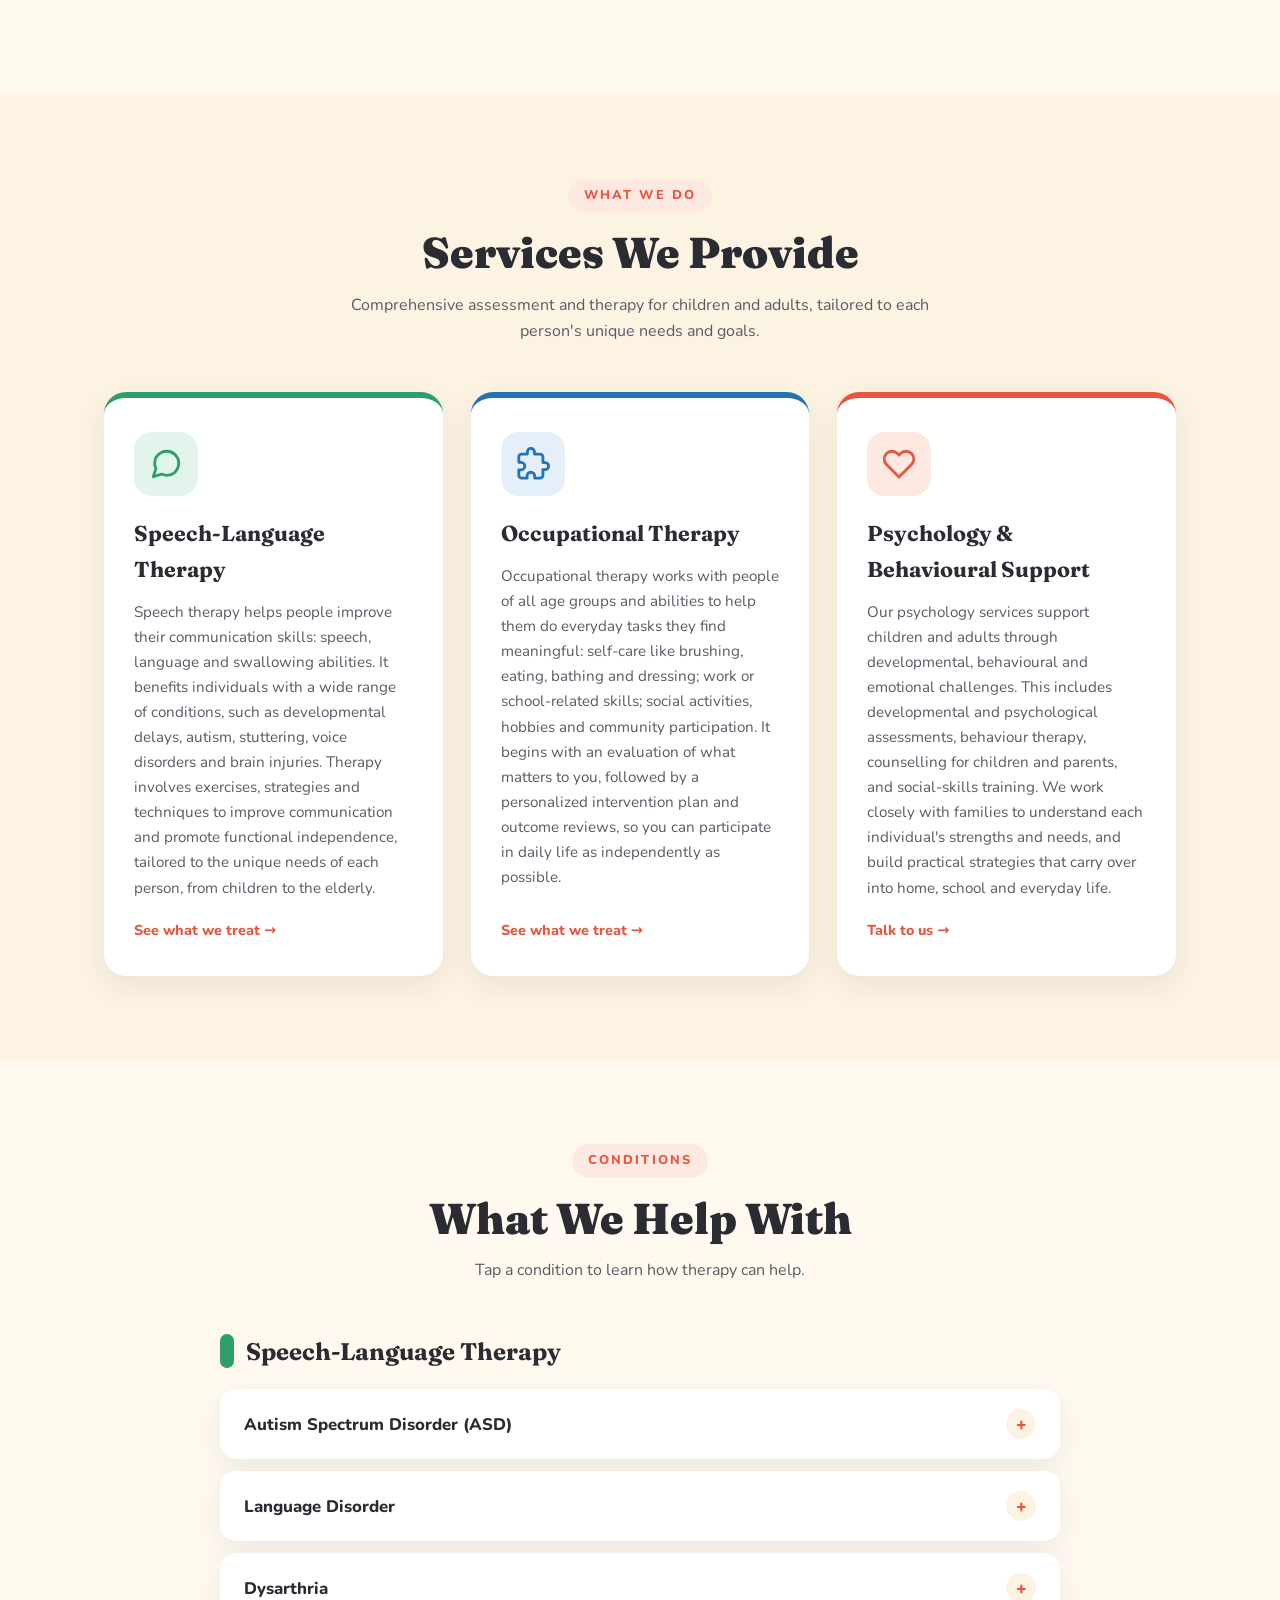
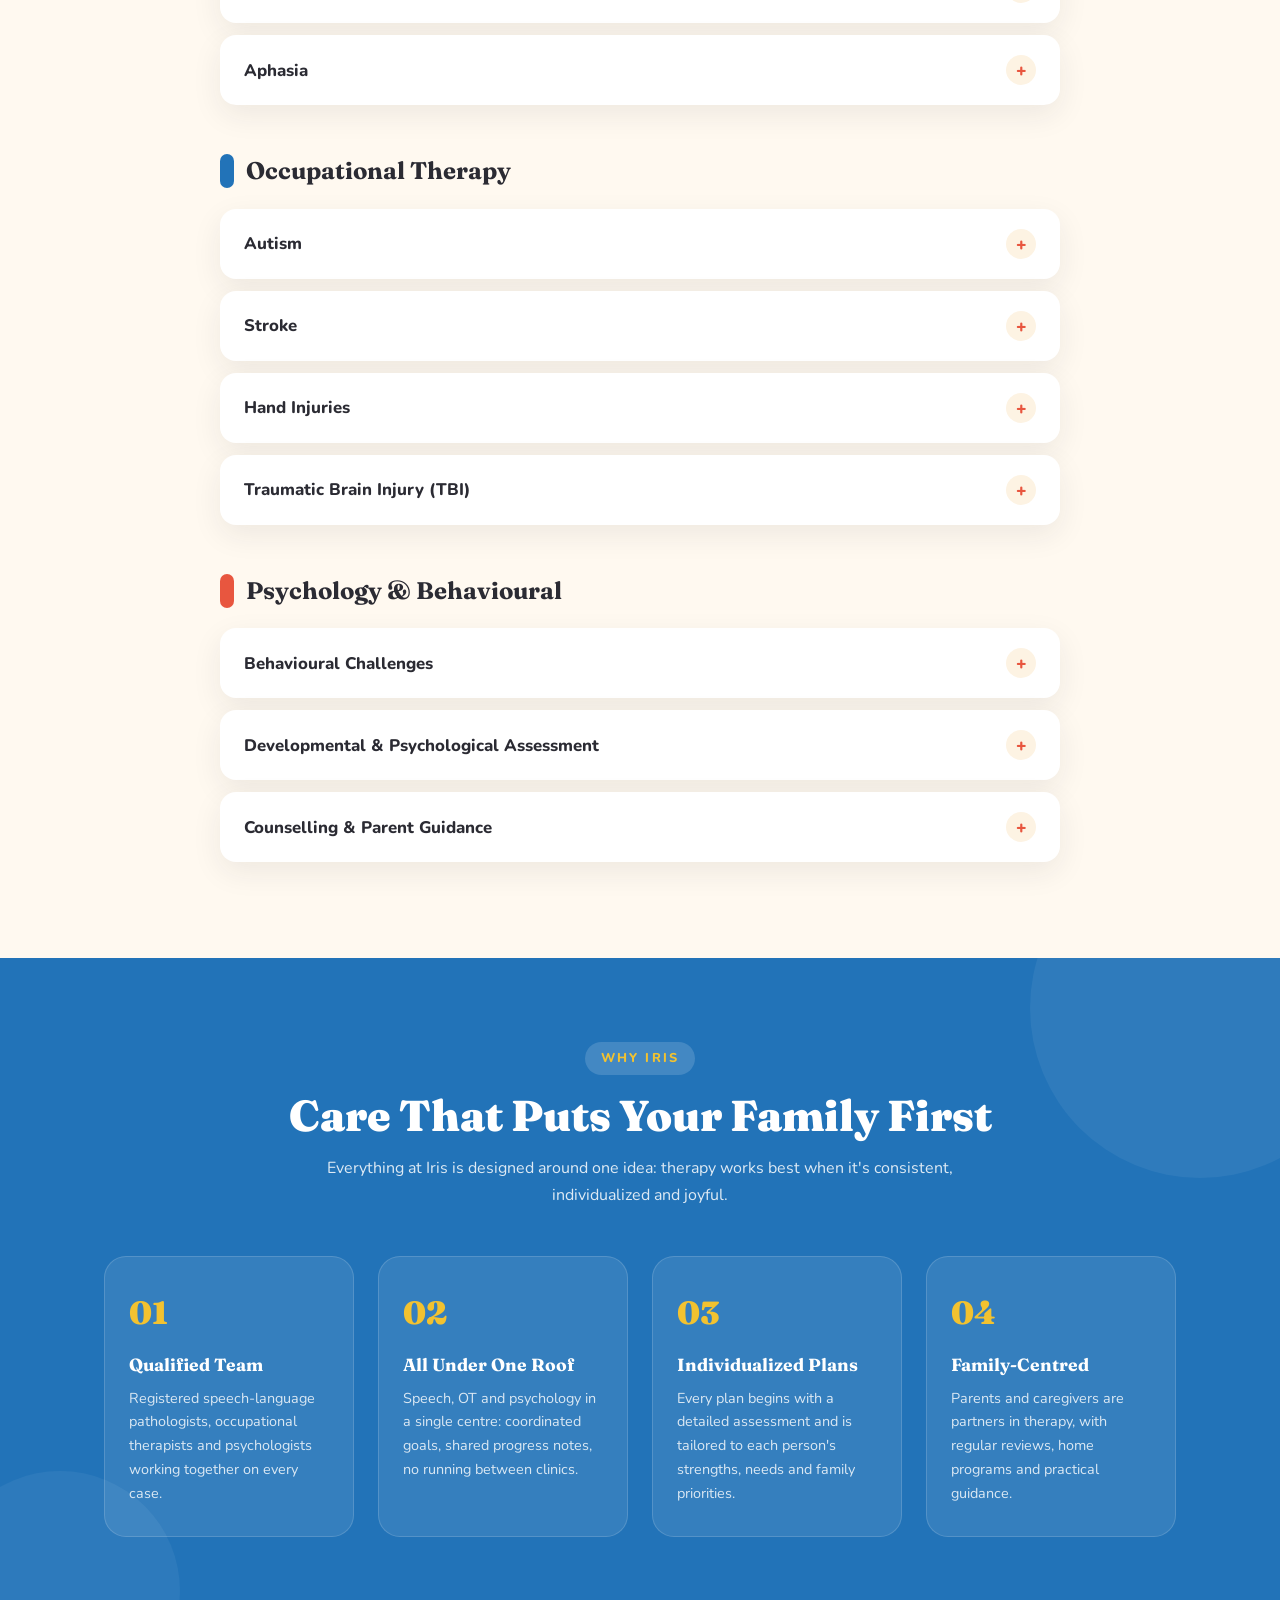
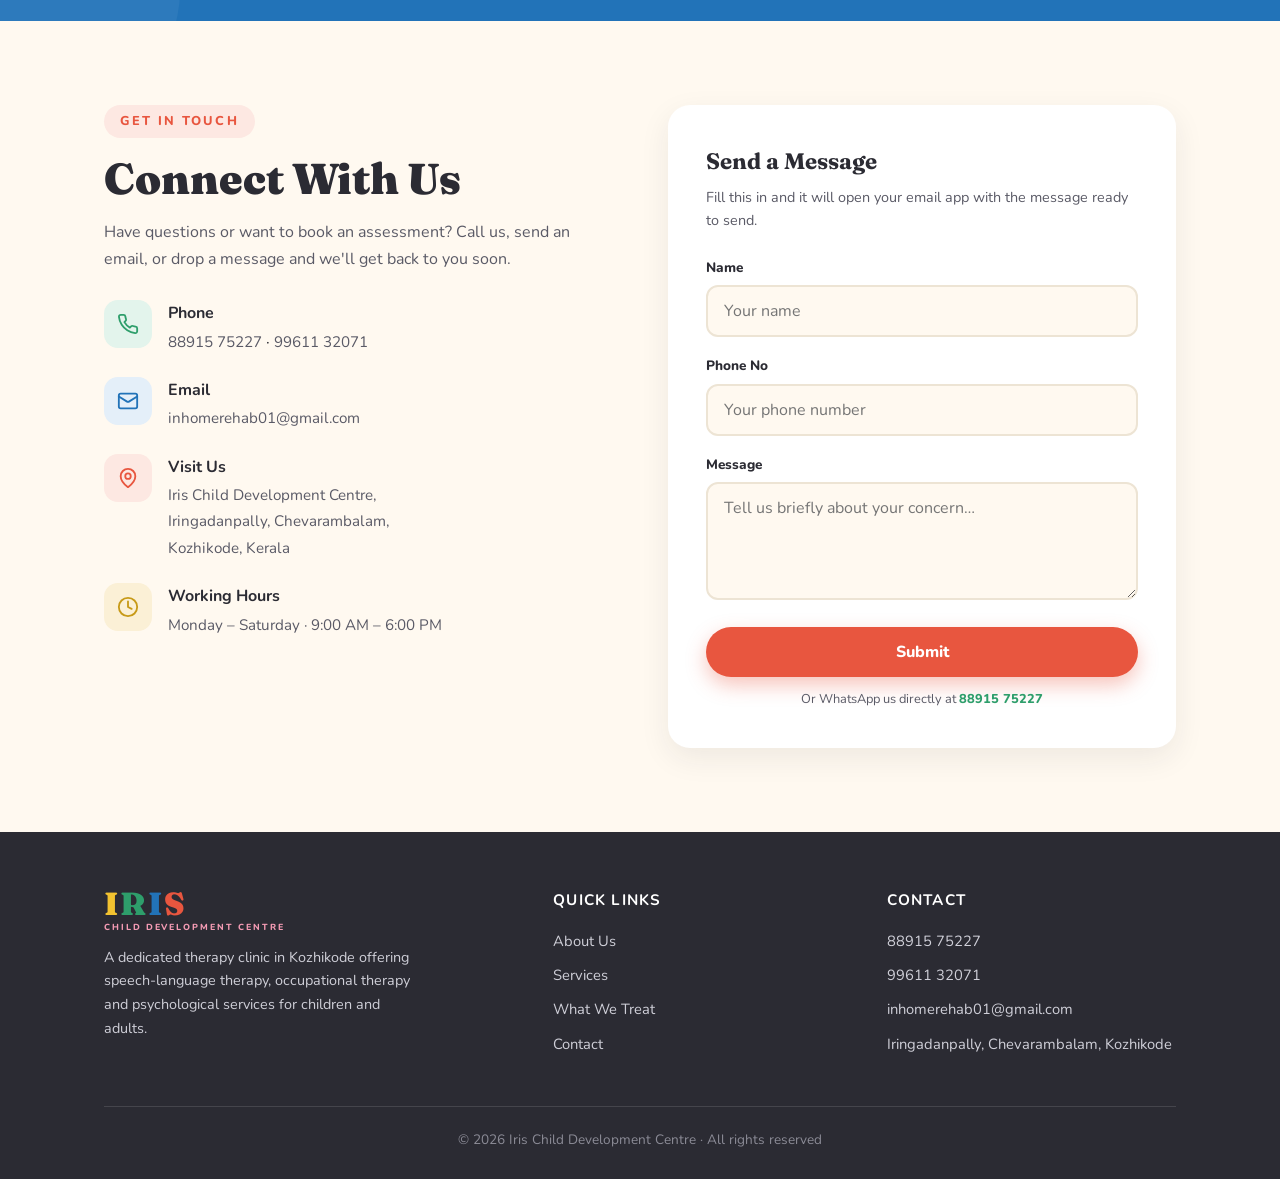
==== commit 5503caea: "refined" ====
--- a/iris-cdc/index.html
+++ b/iris-cdc/index.html
@@ -3,8 +3,8 @@
 <head>
 <meta charset="UTF-8">
 <meta name="viewport" content="width=device-width, initial-scale=1.0">
-<title>Iris Child Development Centre — Speech, Occupational &amp; Psychological Therapy | Kozhikode</title>
-<meta name="description" content="Iris Child Development Centre, Chevarambalam, Kozhikode — speech-language therapy, occupational therapy and psychological services for children and adults.">
+<title>Iris Child Development Centre | Speech, Occupational &amp; Psychological Therapy | Kozhikode</title>
+<meta name="description" content="Iris Child Development Centre, Chevarambalam, Kozhikode: speech-language therapy, occupational therapy and psychological services for children and adults.">
 <link rel="preconnect" href="https://fonts.googleapis.com">
 <link rel="preconnect" href="https://fonts.gstatic.com" crossorigin>
 <link href="https://fonts.googleapis.com/css2?family=Fraunces:opsz,wght@9..144,400;9..144,600;9..144,700;9..144,900&amp;family=Nunito:wght@400;600;700;800&amp;display=swap" rel="stylesheet">
@@ -224,7 +224,7 @@
     <div>
       <span class="eyebrow">Chevarambalam · Kozhikode</span>
       <h1>Helping every child <span class="hl">bloom</span>, one milestone at a time.</h1>
-      <p class="lead">Iris Child Development Centre offers speech-language therapy, occupational therapy and psychological services for children and adults — delivered with warmth, play and evidence-based care.</p>
+      <p class="lead">Iris Child Development Centre offers speech-language therapy, occupational therapy and psychological services for children and adults, delivered with warmth, play and evidence-based care.</p>
       <div class="hero-btns">
         <a href="#contact" class="btn btn-coral">Book an Appointment</a>
         <a href="#services" class="btn btn-ghost">Explore Services</a>
@@ -309,7 +309,7 @@
       <div class="about-blob b2"></div>
       <div class="about-card">
         <h3>Our Promise</h3>
-        <p style="color:var(--ink-soft)">A team of well-qualified, registered health professionals working together to help every individual communicate, participate and thrive — in a space designed to feel safe, playful and welcoming.</p>
+        <p style="color:var(--ink-soft)">A team of well-qualified, registered health professionals working together to help every individual communicate, participate and thrive, in a space designed to feel safe, playful and welcoming.</p>
         <ul class="check-list" style="margin-bottom:0">
           <li>Registered, experienced therapists</li>
           <li>Evidence-based, goal-driven therapy</li>
@@ -320,8 +320,8 @@
     <div class="reveal">
       <span class="eyebrow">Who We Are</span>
       <h2 class="sec-title">Welcome to Iris Child Development Centre</h2>
-      <p>As healthcare professionals, we understand the importance of timely and effective therapy for children with developmental needs and for adults recovering from injuries or illnesses. Early identification and consistent, structured intervention can transform outcomes — and every family deserves access to that care.</p>
-      <p>That's why we founded Iris Child Development Centre in Chevarambalam, Kozhikode — a dedicated therapy clinic bringing speech-language therapy, occupational therapy and psychological services together under one roof. Our team of qualified professionals delivers high-quality, individualized therapy in a warm, child-friendly environment.</p>
+      <p>As healthcare professionals, we understand the importance of timely and effective therapy for children with developmental needs and for adults recovering from injuries or illnesses. Early identification and consistent, structured intervention can transform outcomes, and every family deserves access to that care.</p>
+      <p>That's why we founded Iris Child Development Centre in Chevarambalam, Kozhikode, a dedicated therapy clinic bringing speech-language therapy, occupational therapy and psychological services together under one roof. Our team of qualified professionals delivers high-quality, individualized therapy in a warm, child-friendly environment.</p>
       <p>With our guidance and support, we aim to improve your quality of life and help you achieve your goals. Let's work together to build a brighter future for you and your loved ones.</p>
     </div>
   </div>
@@ -339,7 +339,7 @@
           <svg width="34" height="34" viewBox="0 0 24 24" fill="none" stroke="#2E9E6B" stroke-width="2" stroke-linecap="round" stroke-linejoin="round"><path d="M21 11.5a8.38 8.38 0 0 1-.9 3.8 8.5 8.5 0 0 1-7.6 4.7 8.38 8.38 0 0 1-3.8-.9L3 21l1.9-5.7a8.38 8.38 0 0 1-.9-3.8 8.5 8.5 0 0 1 4.7-7.6 8.38 8.38 0 0 1 3.8-.9h.5a8.48 8.48 0 0 1 8 8v.5z"/></svg>
         </div>
         <h3>Speech-Language Therapy</h3>
-        <p>Speech therapy helps people improve their communication skills — speech, language and swallowing abilities. It benefits individuals with a wide range of conditions, such as developmental delays, autism, stuttering, voice disorders and brain injuries. Therapy involves exercises, strategies and techniques to improve communication and promote functional independence, tailored to the unique needs of each person — from children to the elderly.</p>
+        <p>Speech therapy helps people improve their communication skills: speech, language and swallowing abilities. It benefits individuals with a wide range of conditions, such as developmental delays, autism, stuttering, voice disorders and brain injuries. Therapy involves exercises, strategies and techniques to improve communication and promote functional independence, tailored to the unique needs of each person, from children to the elderly.</p>
         <a class="svc-more" href="#conditions">See what we treat →</a>
       </div>
       <div class="svc c-blue reveal">
@@ -347,7 +347,7 @@
           <svg width="34" height="34" viewBox="0 0 24 24" fill="none" stroke="#2273B8" stroke-width="2" stroke-linecap="round" stroke-linejoin="round"><path d="M20.5 11H19V7a2 2 0 0 0-2-2h-4V3.5a2.5 2.5 0 0 0-5 0V5H4a2 2 0 0 0-2 2v3.8h1.5a2.7 2.7 0 0 1 0 5.4H2V20a2 2 0 0 0 2 2h3.8v-1.5a2.7 2.7 0 0 1 5.4 0V22H17a2 2 0 0 0 2-2v-4h1.5a2.5 2.5 0 0 0 0-5z"/></svg>
         </div>
         <h3>Occupational Therapy</h3>
-        <p>Occupational therapy works with people of all age groups and abilities to help them do everyday tasks they find meaningful — self-care like brushing, eating, bathing and dressing; work or school-related skills; social activities, hobbies and community participation. It begins with an evaluation of what matters to you, followed by a personalized intervention plan and outcome reviews, so you can participate in daily life as independently as possible.</p>
+        <p>Occupational therapy works with people of all age groups and abilities to help them do everyday tasks they find meaningful: self-care like brushing, eating, bathing and dressing; work or school-related skills; social activities, hobbies and community participation. It begins with an evaluation of what matters to you, followed by a personalized intervention plan and outcome reviews, so you can participate in daily life as independently as possible.</p>
         <a class="svc-more" href="#conditions">See what we treat →</a>
       </div>
       <div class="svc c-coral reveal">
@@ -383,7 +383,7 @@
       </div>
       <div class="acc">
         <button class="acc-head">Dysarthria<span class="plus">+</span></button>
-        <div class="acc-body"><p>Dysarthria is a motor speech disorder that results from loss of strength, slowness, or coordination of the muscles that control speech, causing difficulty understanding speech — from mild slurring to completely unintelligible speech. Therapy goals include adjusting speech rate, strengthening muscles, improving breath support and articulation, and helping family members communicate with you.</p></div>
+        <div class="acc-body"><p>Dysarthria is a motor speech disorder that results from loss of strength, slowness, or coordination of the muscles that control speech, causing difficulty understanding speech, ranging from mild slurring to completely unintelligible speech. Therapy goals include adjusting speech rate, strengthening muscles, improving breath support and articulation, and helping family members communicate with you.</p></div>
       </div>
       <div class="acc">
         <button class="acc-head">Aphasia<span class="plus">+</span></button>
@@ -403,7 +403,7 @@
       </div>
       <div class="acc">
         <button class="acc-head">Hand Injuries<span class="plus">+</span></button>
-        <div class="acc-body"><p>Hand injuries involve injuries to the bone or soft tissue below the wrist joint — skin, tendon, nerve, vessel, bone or a combination. Occupational therapy helps recovery after surgery, including scar management, reducing pain, regaining movement, strengthening hand function, and custom splinting to facilitate healing and prevent stiffness.</p></div>
+        <div class="acc-body"><p>Hand injuries involve injuries to the bone or soft tissue below the wrist joint: skin, tendon, nerve, vessel, bone or a combination. Occupational therapy helps recovery after surgery, including scar management, reducing pain, regaining movement, strengthening hand function, and custom splinting to facilitate healing and prevent stiffness.</p></div>
       </div>
       <div class="acc">
         <button class="acc-head">Traumatic Brain Injury (TBI)<span class="plus">+</span></button>
@@ -423,7 +423,7 @@
       </div>
       <div class="acc">
         <button class="acc-head">Counselling &amp; Parent Guidance<span class="plus">+</span></button>
-        <div class="acc-body"><p>We offer supportive counselling for children, adolescents, adults and parents — covering emotional difficulties, anxiety, school-related stress and parenting concerns. Family involvement is central to everything we do, so therapy gains carry over into daily life.</p></div>
+        <div class="acc-body"><p>We offer supportive counselling for children, adolescents, adults and parents, covering emotional difficulties, anxiety, school-related stress and parenting concerns. Family involvement is central to everything we do, so therapy gains carry over into daily life.</p></div>
       </div>
     </div>
   </div>
@@ -434,12 +434,12 @@
   <div class="wrap center">
     <span class="eyebrow">Why Iris</span>
     <h2 class="sec-title">Care That Puts Your Family First</h2>
-    <p class="sec-sub">Everything at Iris is designed around one idea — therapy works best when it's consistent, individualized and joyful.</p>
+    <p class="sec-sub">Everything at Iris is designed around one idea: therapy works best when it's consistent, individualized and joyful.</p>
     <div class="why-grid" style="text-align:left">
       <div class="why-card reveal"><span class="num">01</span><h3>Qualified Team</h3><p>Registered speech-language pathologists, occupational therapists and psychologists working together on every case.</p></div>
-      <div class="why-card reveal"><span class="num">02</span><h3>All Under One Roof</h3><p>Speech, OT and psychology in a single centre — coordinated goals, shared progress notes, no running between clinics.</p></div>
+      <div class="why-card reveal"><span class="num">02</span><h3>All Under One Roof</h3><p>Speech, OT and psychology in a single centre: coordinated goals, shared progress notes, no running between clinics.</p></div>
       <div class="why-card reveal"><span class="num">03</span><h3>Individualized Plans</h3><p>Every plan begins with a detailed assessment and is tailored to each person's strengths, needs and family priorities.</p></div>
-      <div class="why-card reveal"><span class="num">04</span><h3>Family-Centred</h3><p>Parents and caregivers are partners in therapy — with regular reviews, home programs and practical guidance.</p></div>
+      <div class="why-card reveal"><span class="num">04</span><h3>Family-Centred</h3><p>Parents and caregivers are partners in therapy, with regular reviews, home programs and practical guidance.</p></div>
     </div>
   </div>
 </section>
@@ -450,7 +450,7 @@
     <div class="c-info reveal">
       <span class="eyebrow">Get In Touch</span>
       <h2 class="sec-title">Connect With Us</h2>
-      <p>Have questions or want to book an assessment? Call us, send an email, or drop a message — we'll get back to you soon.</p>
+      <p>Have questions or want to book an assessment? Call us, send an email, or drop a message and we'll get back to you soon.</p>
       <div class="c-item">
         <div class="ic" style="background:#E3F4EC"><svg width="22" height="22" viewBox="0 0 24 24" fill="none" stroke="#2E9E6B" stroke-width="2" stroke-linecap="round" stroke-linejoin="round"><path d="M22 16.92v3a2 2 0 0 1-2.18 2 19.79 19.79 0 0 1-8.63-3.07 19.5 19.5 0 0 1-6-6 19.79 19.79 0 0 1-3.07-8.67A2 2 0 0 1 4.11 2h3a2 2 0 0 1 2 1.72c.127.96.361 1.903.7 2.81a2 2 0 0 1-.45 2.11L8.09 9.91a16 16 0 0 0 6 6l1.27-1.27a2 2 0 0 1 2.11-.45c.907.339 1.85.573 2.81.7A2 2 0 0 1 22 16.92z"/></svg></div>
         <div><h4>Phone</h4><a href="tel:+918891575227">88915 75227</a> · <a href="tel:+919961132071">99611 32071</a></div>
